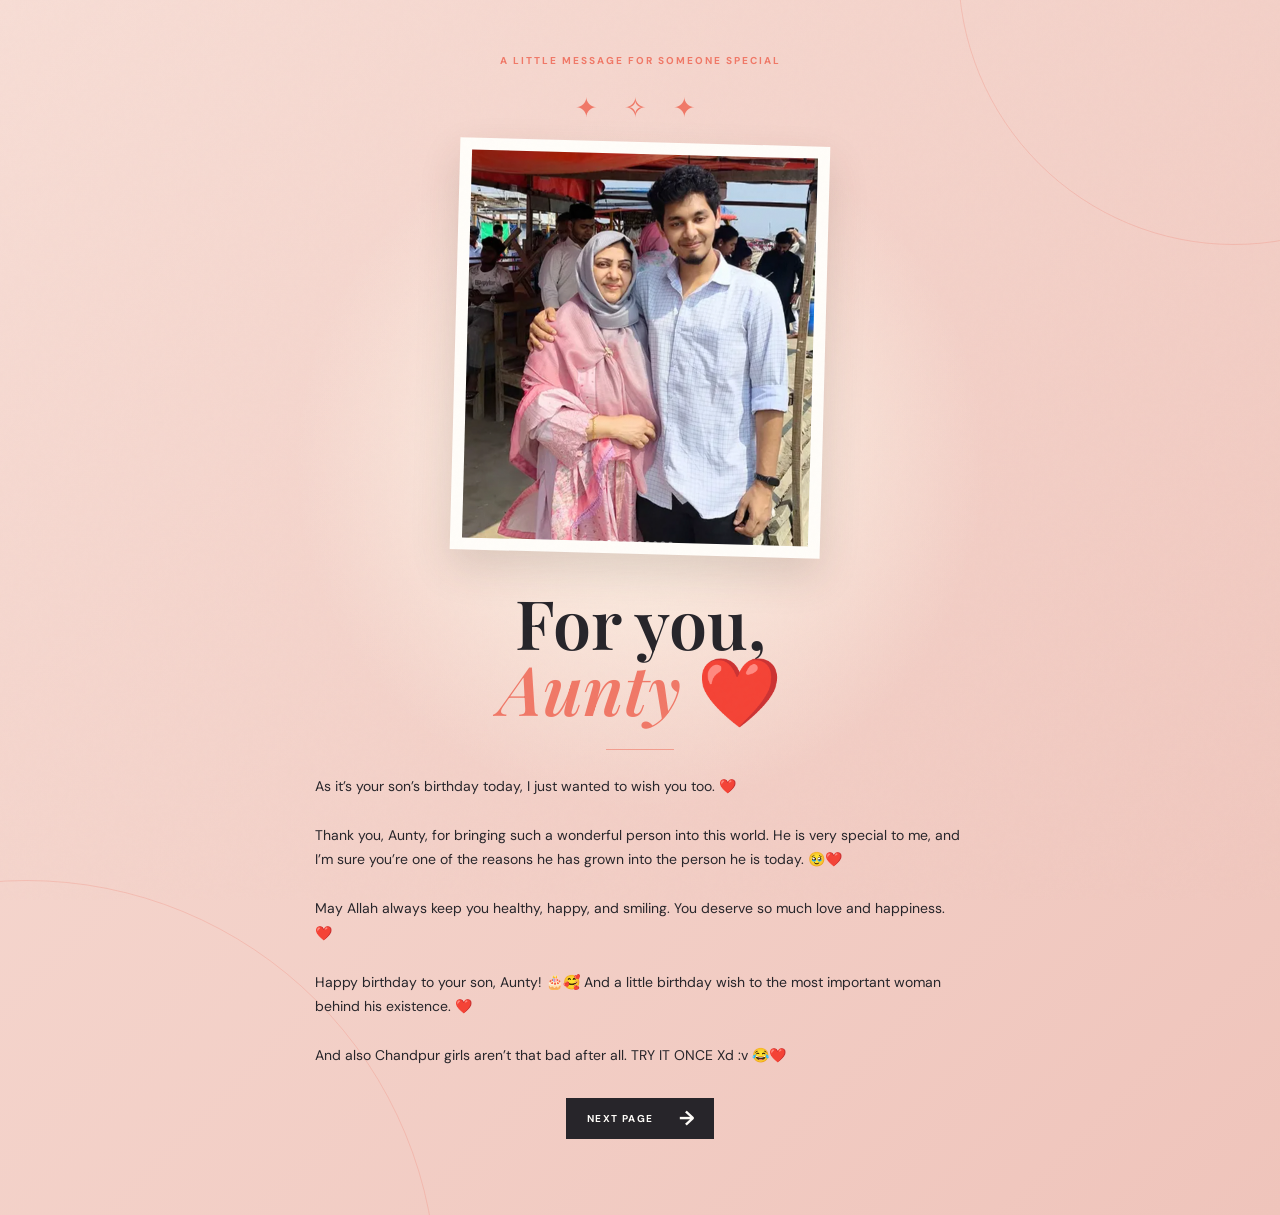
==== aunty-message.html @ c4902b92 "Add Aunty birthday message page" ====
<!doctype html>
<html lang="en">
<head>
  <meta charset="UTF-8" />
  <meta name="viewport" content="width=device-width, initial-scale=1.0" />
  <meta name="theme-color" content="#f7ddd5" />
  <title>A Little Message For Aunty | Zareef</title>
  <link rel="preconnect" href="https://fonts.googleapis.com" />
  <link rel="preconnect" href="https://fonts.gstatic.com" crossorigin />
  <link href="https://fonts.googleapis.com/css2?family=DM+Sans:wght@400;500;700&family=Playfair+Display:ital,wght@0,600;0,700;1,600;1,700&display=swap" rel="stylesheet" />
  <link rel="stylesheet" href="styles.css" />
</head>
<body class="aunty-page">
  <div class="page-noise" aria-hidden="true"></div>
  <main class="aunty-shell">
    <section class="aunty-content" aria-labelledby="aunty-title">
      <p class="aunty-eyebrow">A little message for someone special</p>
      <div class="aunty-stars" aria-hidden="true">✦ ✧ ✦</div>
      <div class="aunty-frame">
        <img src="Sharika_photo.png" alt="Sharika smiling" />
      </div>
      <h1 id="aunty-title">For you,<br /><em>Aunty</em> ❤️</h1>
      <div class="aunty-rule"></div>
      <p class="aunty-copy">As it’s your son’s birthday today, I just wanted to wish you too. ❤️

Thank you, Aunty, for bringing such a wonderful person into this world. He is very special to me, and I’m sure you’re one of the reasons he has grown into the person he is today. 🥹❤️

May Allah always keep you healthy, happy, and smiling. You deserve so much love and happiness. ❤️

Happy birthday to your son, Aunty! 🎂🥰 And a little birthday wish to the most important woman behind his existence. ❤️

And also Chandpur girls aren’t that bad after all. TRY IT ONCE Xd :v 😂❤️</p>
      <a class="more-button aunty-next" href="proposal.html">NEXT PAGE <span>→</span></a>
    </section>
  </main>
</body>
</html>
---- styles.css ----
@import url('https://fonts.googleapis.com/css2?family=DM+Sans:wght@400;500;600;700&family=Playfair+Display:ital,wght@0,600;0,700;1,600;1,700&display=swap');

:root { --ink: #27252a; --coral: #f07867; --cream: #fff7f1; --paper: #fffdf9; --yellow: #f7d971; --blue: #cce4ec; --pink: #f5d1d7; --line: rgba(39,37,42,.16); }
* { box-sizing: border-box; }
html { scroll-behavior: smooth; }
body { margin: 0; color: var(--ink); background: var(--cream); font-family: 'DM Sans', sans-serif; }
button, a { font: inherit; }
button { cursor: pointer; }
.page-noise { position: fixed; inset: 0; pointer-events: none; opacity: .035; z-index: 10; background-image: url("data:image/svg+xml,%3Csvg viewBox='0 0 180 180' xmlns='http://www.w3.org/2000/svg'%3E%3Cfilter id='n'%3E%3CfeTurbulence type='fractalNoise' baseFrequency='.9' numOctaves='3' stitchTiles='stitch'/%3E%3C/filter%3E%3Crect width='100%25' height='100%25' filter='url(%23n)' opacity='.5'/%3E%3C/svg%3E"); }
.welcome-page { min-height: 100vh; background: #f7ddd5; }
.welcome-shell { min-height: 100vh; position: relative; overflow: hidden; padding: 28px 6vw 30px; background: radial-gradient(circle at 50% 42%, rgba(255,248,235,.7), transparent 34%), linear-gradient(135deg, #f7ddd5 0%, #f4d4cc 58%, #eebdb2 100%); }
.welcome-shell::before, .welcome-shell::after { content: ''; position: absolute; border: 1px solid rgba(240,120,103,.25); border-radius: 50%; pointer-events: none; }
.welcome-shell::before { width: 58vw; height: 58vw; max-width: 760px; max-height: 760px; left: -25vw; bottom: -30vw; }
.welcome-shell::after { width: 38vw; height: 38vw; max-width: 480px; max-height: 480px; right: -14vw; top: -16vw; }
.welcome-content { position: relative; z-index: 1; width: min(680px, 100%); margin: 76px auto 0; text-align: center; }
.welcome-eyebrow { text-transform: uppercase; letter-spacing: .2em; font-size: 10px; font-weight: 700; color: var(--coral); }
.full-flight-path { position: absolute; z-index: 0; inset: 0; pointer-events: none; opacity: .72; }.full-flight-path svg { width: 100%; height: 100%; overflow: visible; }.flight-curve { fill: none; stroke: var(--coral); stroke-width: 2; stroke-dasharray: 7 10; opacity: .48; }.flight-plane { position: absolute; left: 0; top: 0; color: var(--coral); font-size: 28px; transform-origin: center; animation: fly-curved-route 9s ease-in-out infinite; }.flight-city { position: absolute; color: var(--ink); text-transform: uppercase; letter-spacing: .16em; font-size: 10px; font-weight: 700; }.flight-dhaka { left: 8%; bottom: 17%; }.flight-ottawa { right: 8%; top: 25%; color: var(--coral); }@keyframes fly-curved-route { 0% { left: 8%; top: 76%; transform: rotate(-34deg); } 20% { left: 20%; top: 51%; transform: rotate(28deg); } 42% { left: 38%; top: 62%; transform: rotate(-25deg); } 64% { left: 55%; top: 40%; transform: rotate(-35deg); } 82% { left: 73%; top: 20%; transform: rotate(18deg); } 100% { left: 88%; top: 24%; transform: rotate(8deg); } }
.welcome-stars { color: var(--coral); font-size: 28px; letter-spacing: .35em; margin: 35px 0 20px; }.welcome-stars span { font-size: 18px; vertical-align: 5px; }
.welcome-greeting { margin: 0; font-family: 'Playfair Display', serif; font-size: clamp(28px, 4.4vw, 48px); font-style: italic; }
.welcome-content h1 { margin: 7px 0 0; font-size: clamp(64px, 10vw, 126px); line-height: .82; }.welcome-content h1 em { color: var(--coral); }
.welcome-subtitle { margin: 27px 0 0; font-family: 'Playfair Display', serif; font-size: 17px; letter-spacing: .03em; }
.welcome-rule { width: 66px; height: 1px; margin: 27px auto 23px; background: var(--coral); opacity: .55; }
.welcome-copy { font-size: 14px; line-height: 1.6; margin: 12px 0; opacity: .76; }.welcome-copy strong { font-family: 'Playfair Display', serif; font-size: 19px; color: var(--ink); }
.welcome-question { margin: 23px 0 20px; font-family: 'Playfair Display', serif; font-size: 22px; }
.lets-go { position: relative; z-index: 3; display: inline-flex; align-items: center; gap: 30px; padding: 16px 21px 16px 24px; color: var(--ink); text-decoration: none; border: 1px solid var(--ink); font-size: 10px; font-weight: 700; letter-spacing: .18em; transition: background .25s, color .25s, transform .25s; }.lets-go span { font-size: 22px; line-height: 10px; }.lets-go:hover, .lets-go:focus-visible { color: var(--paper); background: var(--ink); transform: translateY(-3px); outline: none; }
.welcome-footer { position: absolute; z-index: 1; left: 6vw; right: 6vw; bottom: 28px; display: flex; justify-content: space-between; text-transform: uppercase; letter-spacing: .14em; font-size: 9px; font-weight: 700; opacity: .55; pointer-events: none; }.welcome-footer span { color: var(--coral); font-size: 18px; }
.birthday-message-page { min-height: 100vh; background: #f5d9d1; }
.birthday-message-shell { min-height: 100vh; position: relative; display: grid; place-items: center; align-content: center; overflow: hidden; padding: 60px 7vw; text-align: center; background: radial-gradient(circle at 50% 46%, rgba(255,248,235,.9), transparent 34%), linear-gradient(135deg, #f7ddd5, #efc4bb); }
.birthday-message-shell::before, .birthday-message-shell::after { content: ''; position: absolute; border: 1px solid rgba(240,120,103,.25); border-radius: 50%; pointer-events: none; }.birthday-message-shell::before { width: 65vw; height: 65vw; left: -27vw; bottom: -38vw; }.birthday-message-shell::after { width: 44vw; height: 44vw; right: -18vw; top: -24vw; }
.message-eyebrow { position: relative; z-index: 1; text-transform: uppercase; letter-spacing: .2em; color: var(--coral); font-size: 10px; font-weight: 700; }.message-stars { position: relative; z-index: 1; margin: 0 0 18px; color: var(--coral); font-size: 27px; letter-spacing: .35em; }
.birthday-message-shell h1 { position: relative; z-index: 1; margin: 0; font-size: clamp(65px, 12vw, 150px); line-height: .82; }.birthday-message-shell h1 em { color: var(--coral); }.message-name { position: relative; z-index: 1; margin: 22px 0 0; font-family: 'Playfair Display', serif; font-size: clamp(28px, 4.5vw, 54px); font-style: italic; }.message-name span { font-style: normal; font-size: .65em; }
.message-rule { position: relative; z-index: 1; width: 70px; height: 1px; margin: 29px auto 22px; background: var(--coral); opacity: .6; }.message-copy, .message-signoff { position: relative; z-index: 1; line-height: 1.7; font-size: 14px; opacity: .72; }.message-signoff { margin-top: 24px; font-family: 'Playfair Display', serif; font-size: 17px; }.message-signoff em { color: var(--coral); }.message-letters-button { position: relative; z-index: 1; display: inline-flex; align-items: center; gap: 28px; margin-top: 27px; padding: 15px 18px 15px 21px; color: var(--paper); background: var(--ink); text-decoration: none; text-transform: uppercase; letter-spacing: .14em; font-size: 10px; font-weight: 700; transition: transform .25s, background .25s; }.message-letters-button span { font-size: 20px; line-height: 10px; }.message-letters-button:hover, .message-letters-button:focus-visible { background: var(--coral); transform: translateY(-3px); outline: none; }.message-back { position: relative; z-index: 1; display: block; width: fit-content; margin: 25px auto 0; color: var(--ink); text-decoration: none; text-transform: uppercase; letter-spacing: .14em; font-size: 9px; font-weight: 700; border-bottom: 1px solid currentColor; padding-bottom: 6px; }
.message-ready-button { position: relative; z-index: 1; display: inline-flex; align-items: center; gap: 28px; margin-top: 28px; padding: 15px 18px 15px 21px; color: var(--paper); background: var(--ink); text-decoration: none; text-transform: uppercase; letter-spacing: .14em; font-size: 10px; font-weight: 700; transition: transform .25s, background .25s; }.message-ready-button span { font-size: 20px; line-height: 10px; }.message-ready-button:hover, .message-ready-button:focus-visible { background: var(--coral); transform: translateY(-3px); outline: none; }
.message-photo-button { position: relative; z-index: 1; display: inline-flex; align-items: center; gap: 24px; margin-top: 12px; padding: 13px 17px 13px 20px; color: var(--ink); background: var(--yellow); text-decoration: none; text-transform: uppercase; letter-spacing: .13em; font-size: 9px; font-weight: 700; transition: transform .25s, background .25s; }.message-photo-button span { font-size: 18px; line-height: 9px; }.message-photo-button:hover, .message-photo-button:focus-visible { background: var(--coral); transform: translateY(-3px); outline: none; }
.letters-photo-button { position: relative; z-index: 1; display: flex; width: fit-content; align-items: center; gap: 24px; margin: 38px auto 0; padding: 13px 17px 13px 20px; color: var(--ink); background: var(--yellow); text-decoration: none; text-transform: uppercase; letter-spacing: .13em; font-size: 9px; font-weight: 700; transition: transform .25s, background .25s; }.letters-photo-button span { font-size: 18px; line-height: 9px; }.letters-photo-button:hover, .letters-photo-button:focus-visible { background: var(--coral); transform: translateY(-3px); outline: none; }
.message-confetti { position: absolute; inset: 0; overflow: hidden; pointer-events: none; }.message-confetti i { position: absolute; top: -20px; width: 9px; height: 18px; background: var(--coral); animation: message-fall 4s linear infinite; }.message-confetti i:nth-child(2n) { background: var(--yellow); width: 7px; height: 13px; animation-delay: -1.2s; }.message-confetti i:nth-child(3n) { background: var(--blue); border-radius: 50%; animation-delay: -2.3s; }.message-confetti i:nth-child(1) { left: 9%; }.message-confetti i:nth-child(2) { left: 19%; }.message-confetti i:nth-child(3) { left: 31%; }.message-confetti i:nth-child(4) { left: 43%; }.message-confetti i:nth-child(5) { left: 55%; }.message-confetti i:nth-child(6) { left: 66%; }.message-confetti i:nth-child(7) { left: 76%; }.message-confetti i:nth-child(8) { left: 87%; }.message-confetti i:nth-child(9) { left: 95%; }.message-confetti i:nth-child(10) { left: 25%; }.message-confetti i:nth-child(11) { left: 72%; }.message-confetti i:nth-child(12) { left: 4%; }
.childhood-page { min-height: 100vh; background: #f7ddd5; }.childhood-shell { min-height: 100vh; position: relative; overflow: hidden; padding: 30px 7vw 70px; background: radial-gradient(circle at 50% 45%, rgba(255,248,235,.9), transparent 35%), linear-gradient(135deg, #f7ddd5, #efc4bb); }.childhood-shell::before, .childhood-shell::after { content: ''; position: absolute; border: 1px solid rgba(240,120,103,.25); border-radius: 50%; pointer-events: none; }.childhood-shell::before { width: 62vw; height: 62vw; left: -29vw; bottom: -35vw; }.childhood-shell::after { width: 42vw; height: 42vw; right: -17vw; top: -23vw; }.childhood-back { position: relative; z-index: 2; color: var(--ink); text-decoration: none; text-transform: uppercase; letter-spacing: .13em; font-size: 9px; font-weight: 700; opacity: .62; }.childhood-content { position: relative; z-index: 1; max-width: 850px; margin: 50px auto 0; text-align: center; }.childhood-eyebrow { color: var(--coral); text-transform: uppercase; letter-spacing: .18em; font-size: 10px; font-weight: 700; }.childhood-frame { width: min(650px, 100%); margin: 28px auto 0; padding: 14px; background: #fffdf9; box-shadow: 0 18px 40px rgba(72,47,39,.15); transform: rotate(-1.5deg); }.childhood-frame img { display: block; width: 100%; aspect-ratio: 1.2; object-fit: cover; object-position: center; background: #eaded5; }.childhood-stars { margin: 28px 0 17px; color: var(--coral); font-size: 26px; letter-spacing: .35em; }.childhood-content h1 { margin: 0; font-size: clamp(37px, 6vw, 70px); line-height: .98; }.childhood-content h1 em { color: var(--coral); }.childhood-heart { margin-top: 20px; font-family: 'Playfair Display', serif; font-size: 18px; font-style: italic; }
.more-button { display: inline-flex; align-items: center; gap: 25px; margin-top: 28px; padding: 14px 18px 14px 21px; color: var(--paper); background: var(--ink); text-decoration: none; text-transform: uppercase; letter-spacing: .14em; font-size: 10px; font-weight: 700; transition: transform .25s, background .25s; }.more-button span { font-size: 20px; line-height: 9px; }.more-button:hover, .more-button:focus-visible { background: var(--coral); transform: translateY(-3px); outline: none; }
.proposal-page { min-height: 100vh; background: #f7ddd5; }.proposal-shell { min-height: 100vh; position: relative; display: grid; place-items: center; align-content: center; overflow: hidden; padding: 50px 7vw; text-align: center; background: radial-gradient(circle at 50% 46%, rgba(255,248,235,.92), transparent 34%), linear-gradient(135deg, #f7ddd5, #efc4bb); }.proposal-shell::before, .proposal-shell::after { content: ''; position: absolute; border: 1px solid rgba(240,120,103,.25); border-radius: 50%; pointer-events: none; }.proposal-shell::before { width: 70vw; height: 70vw; left: -31vw; bottom: -40vw; }.proposal-shell::after { width: 44vw; height: 44vw; right: -18vw; top: -25vw; }.proposal-sparkles { position: relative; z-index: 1; color: var(--coral); font-size: 31px; letter-spacing: .4em; margin-bottom: 25px; }.proposal-eyebrow { position: relative; z-index: 1; color: var(--coral); text-transform: uppercase; letter-spacing: .2em; font-size: 10px; font-weight: 700; }.proposal-shell h1 { position: relative; z-index: 1; margin: 21px 0 0; font-size: clamp(48px, 8vw, 105px); line-height: .94; }.proposal-shell h1 em { color: var(--coral); }.proposal-question { position: relative; z-index: 1; margin: 25px 0 0; font-family: 'Playfair Display', serif; font-size: clamp(25px, 4vw, 45px); font-style: italic; }.proposal-heart { position: relative; z-index: 1; margin: 25px auto 20px; color: var(--coral); font-size: 60px; line-height: 1; animation: heartbeat 1.5s ease-in-out infinite; }.proposal-options { position: relative; z-index: 1; display: flex; justify-content: center; gap: 13px; margin-top: 23px; }.proposal-choice { min-width: 112px; border: 1px solid var(--ink); padding: 13px 18px; color: var(--ink); background: transparent; text-transform: uppercase; letter-spacing: .15em; font-size: 10px; font-weight: 700; transition: transform .25s, background .25s, color .25s; }.proposal-choice span { margin-left: 8px; font-size: 17px; }.proposal-choice:hover, .proposal-choice:focus-visible { color: var(--paper); background: var(--ink); transform: translateY(-3px); outline: none; }.proposal-yes:hover, .proposal-yes:focus-visible { background: var(--coral); border-color: var(--coral); }.proposal-response { position: relative; z-index: 1; min-height: 25px; margin: 21px 0 0; color: var(--coral); font-family: 'Playfair Display', serif; font-size: 19px; font-style: italic; }@keyframes heartbeat { 50% { transform: scale(1.12); } }
.celebration-page { min-height: 100vh; background: #f7ddd5; }.celebration-shell { min-height: 100vh; position: relative; display: grid; place-items: center; overflow: hidden; padding: 50px 7vw; text-align: center; background: radial-gradient(circle at 50% 44%, rgba(255,248,235,.94), transparent 37%), linear-gradient(135deg, #f7ddd5, #efc4bb); }.celebration-shell::before { content: ''; position: absolute; top: 80px; left: 7%; right: 7%; height: 70px; border-top: 3px solid var(--ink); border-radius: 50%; opacity: .8; }.celebration-content { position: relative; z-index: 2; }.celebration-eyebrow { color: var(--coral); text-transform: uppercase; letter-spacing: .2em; font-size: 10px; font-weight: 700; }.celebration-content h1 { margin: 20px 0 0; font-size: clamp(64px, 12vw, 150px); line-height: .82; }.celebration-content h1 em { color: var(--coral); }.celebration-message { display: inline-block; margin: 28px 0 0; padding: 19px 25px; background: #fffdf9; box-shadow: 8px 8px 0 rgba(240,120,103,.22); font-family: 'Playfair Display', serif; font-size: clamp(20px, 3vw, 32px); transform: rotate(-2deg); }.celebration-note { font-family: 'Playfair Display', serif; font-size: 17px; font-style: italic; }.balloon { position: absolute; z-index: 1; width: 62px; height: 76px; border-radius: 50% 50% 46% 46%; animation: balloon-float 3.4s ease-in-out infinite; }.balloon::after { content: ''; position: absolute; top: 73px; left: 50%; width: 1px; height: 160px; background: var(--ink); transform: rotate(4deg); opacity: .35; }.balloon::before { content: ''; position: absolute; bottom: -6px; left: 50%; border: 5px solid transparent; border-top-color: currentColor; transform: translateX(-50%); }.balloon-one { left: 9%; top: 27%; background: var(--coral); color: var(--coral); }.balloon-two { right: 10%; top: 25%; background: var(--yellow); color: var(--yellow); animation-delay: -.8s; }.balloon-three { left: 19%; bottom: 11%; background: var(--blue); color: var(--blue); animation-delay: -1.5s; }.balloon-four { right: 20%; bottom: 9%; background: var(--pink); color: var(--pink); animation-delay: -2.1s; }.festoon { position: absolute; z-index: 1; top: 78px; width: 16px; height: 24px; background: var(--yellow); clip-path: polygon(0 0, 100% 0, 50% 100%); }.festoon-one { left: 20%; }.festoon-two { left: 30%; background: var(--coral); }.festoon-three { left: 40%; background: var(--blue); }.festoon-four { left: 50%; background: var(--pink); }.festoon-five { left: 60%; background: var(--coral); }.festoon-six { left: 70%; background: var(--yellow); }@keyframes balloon-float { 50% { transform: translateY(-13px) rotate(3deg); } }
.bubu-gif-frame { width: min(180px, 42vw); margin: 25px auto 9px; padding: 7px; background: #fffdf9; box-shadow: 5px 5px 0 rgba(240,120,103,.2); transform: rotate(2deg); }.bubu-gif-frame img { display: block; width: 100%; height: auto; }
.cartoon-scene { position: absolute; z-index: 3; left: 50%; bottom: 7%; width: min(440px, 68vw); height: 190px; transform: translateX(-50%); pointer-events: none; }.cartoon-character { position: absolute; bottom: 0; width: 72px; height: 150px; }.cartoon-boy { right: 13%; }.cartoon-girl { left: 0; animation: girl-run-and-hug 4.2s cubic-bezier(.7,0,.25,1) infinite; }.cartoon-head { position: absolute; z-index: 3; top: 0; left: 18px; width: 48px; height: 52px; border-radius: 47% 47% 45% 45%; background: #f2b38c; border: 2px solid var(--ink); }.cartoon-head::before, .cartoon-head::after { content: ''; position: absolute; top: 26px; width: 5px; height: 7px; border-radius: 50%; background: var(--ink); }.cartoon-head::before { left: 14px; }.cartoon-head::after { right: 14px; }.cartoon-hair { position: absolute; z-index: 4; top: -7px; left: 14px; width: 56px; height: 25px; border-radius: 55% 55% 25% 25%; background: #45322d; transform: rotate(-5deg); }.cartoon-boy .cartoon-hair { background: #342b2a; }.cartoon-body { position: absolute; top: 52px; left: 12px; width: 60px; height: 59px; border-radius: 20px 20px 10px 10px; background: var(--blue); border: 2px solid var(--ink); }.cartoon-boy .cartoon-body { background: var(--coral); }.cartoon-arm, .cartoon-leg { position: absolute; z-index: 2; width: 12px; border: 2px solid var(--ink); border-radius: 10px; transform-origin: top center; }.cartoon-arm { top: 58px; height: 58px; background: #f2b38c; }.arm-boy-left { left: 8px; transform: rotate(28deg); }.arm-boy-right { right: 5px; transform: rotate(-35deg); }.arm-girl-left { left: 5px; transform: rotate(32deg); }.arm-girl-right { right: 5px; transform: rotate(-38deg); }.cartoon-leg { top: 105px; height: 48px; background: #f2b38c; }.leg-boy-left { left: 22px; transform: rotate(8deg); }.leg-boy-right { right: 21px; transform: rotate(-8deg); }.leg-girl-left { left: 22px; transform: rotate(8deg); }.leg-girl-right { right: 21px; transform: rotate(-8deg); }.hug-heart { position: absolute; z-index: 5; left: 58%; top: 8px; color: var(--coral); font-size: 30px; opacity: 0; animation: hug-heart-pop 4.2s ease-in-out infinite; }@keyframes girl-run-and-hug { 0%, 24% { left: 0; transform: scale(.92); } 43%, 78% { left: 45%; transform: scale(1); } 100% { left: 45%; transform: scale(1); } }@keyframes hug-heart-pop { 0%, 42% { opacity: 0; transform: translateY(8px) scale(.5); } 52%, 82% { opacity: 1; transform: translateY(-7px) scale(1); } 100% { opacity: 0; transform: translateY(-20px) scale(.8); } }
@keyframes message-fall { 0% { transform: translateY(-20px) rotate(0); } 100% { transform: translateY(110vh) rotate(540deg); } }
.hero { min-height: 760px; position: relative; overflow: hidden; background: #f5d9d1; padding: 28px 6vw; }
.letters-page { min-height: 100vh; background: var(--cream); }.letters-shell { max-width: 1260px; margin: auto; padding: 32px 7vw 90px; }.letters-back { color: var(--ink); text-decoration: none; text-transform: uppercase; letter-spacing: .13em; font-size: 9px; font-weight: 700; opacity: .62; }.letters-header { max-width: 680px; margin: 75px auto 58px; text-align: center; }.letters-eyebrow { color: var(--coral); text-transform: uppercase; letter-spacing: .18em; font-size: 10px; font-weight: 700; }.letters-sparkles { color: var(--coral); font-size: 26px; letter-spacing: .35em; margin: 25px 0 16px; }.letters-header h1 { margin: 0; font-size: clamp(56px, 8vw, 100px); }.letters-header h1 em { color: var(--coral); }.letters-header > p:last-child { line-height: 1.7; font-size: 14px; opacity: .68; }.envelope-grid { display: grid; grid-template-columns: repeat(6, 1fr); gap: 17px; }.envelope-card { min-height: 285px; grid-column: span 2; position: relative; overflow: hidden; border: 0; color: var(--ink); text-align: left; padding: 22px; isolation: isolate; transition: transform .3s ease, box-shadow .3s ease; }.envelope-card:nth-child(4), .envelope-card:nth-child(5) { grid-column: span 3; min-height: 255px; }.envelope-card::before { content: ''; position: absolute; z-index: -1; left: -10%; right: -10%; bottom: -37%; height: 78%; border-top: 1px solid rgba(39,37,42,.18); background: rgba(255,255,255,.18); transform: rotate(0deg) skewY(-18deg); }.envelope-card::after { content: ''; position: absolute; z-index: -1; left: -8%; right: -8%; top: 20%; height: 1px; background: rgba(39,37,42,.15); transform: rotate(24deg); }.envelope-card:hover, .envelope-card:focus-visible { transform: translateY(-8px) rotate(-1deg); box-shadow: 0 18px 30px rgba(72,47,39,.15); outline: none; }.envelope-coral { background: #f08b78; }.envelope-cream { background: #f7e8b1; }.envelope-blue { background: #c4dfe7; }.envelope-yellow { background: #f5d578; }.envelope-pink { background: #efcbd1; }.envelope-number { font-size: 10px; letter-spacing: .1em; font-weight: 700; opacity: .6; }.envelope-flap { position: absolute; top: 15px; right: 21px; font-family: 'Playfair Display', serif; font-size: 41px; }.envelope-label { position: absolute; left: 22px; bottom: 64px; font-family: 'Playfair Display', serif; font-size: 28px; line-height: .98; }.envelope-action { position: absolute; left: 22px; bottom: 23px; text-transform: uppercase; letter-spacing: .14em; font-size: 9px; font-weight: 700; opacity: .62; }.envelope-action::first-letter { color: var(--coral); }
.topbar { display: flex; justify-content: space-between; align-items: center; position: relative; z-index: 2; text-transform: uppercase; letter-spacing: .14em; font-size: 10px; font-weight: 700; }
.brand { display: flex; gap: 10px; align-items: center; color: inherit; text-decoration: none; }
.brand-mark { display: grid; place-items: center; width: 28px; height: 28px; border: 1px solid var(--ink); border-radius: 50%; font-size: 18px; font-weight: 400; }
.date-stamp { opacity: .65; }
.hero-content { position: relative; z-index: 1; max-width: 720px; margin: 154px auto 0; text-align: center; }
.eyebrow, .small-label, .section-kicker, .modal-label { text-transform: uppercase; letter-spacing: .18em; font-size: 10px; font-weight: 700; }
.eyebrow { display: flex; justify-content: center; align-items: center; gap: 12px; }
.eyebrow span { width: 34px; height: 1px; background: currentColor; opacity: .5; }
h1, h2 { margin: 20px 0; font-family: 'Playfair Display', serif; font-weight: 600; line-height: .98; letter-spacing: 0; }
h1 { font-size: clamp(62px, 9vw, 130px); }
h1 em, h2 em { color: var(--coral); font-weight: 600; }
.cake-emoji { display: inline-block; font-size: .5em; transform: translateY(-.55em) rotate(8deg); }
.hero-copy { line-height: 1.7; opacity: .75; font-size: 14px; }
.scroll-cue { position: absolute; top: 430px; left: 50%; transform: translateX(-50%); display: flex; align-items: center; gap: 12px; color: inherit; text-decoration: none; text-transform: uppercase; letter-spacing: .14em; font-size: 9px; font-weight: 700; white-space: nowrap; }
.scroll-line { display: block; width: 42px; height: 1px; background: var(--ink); }
.hero-sun { position: absolute; width: 56vw; height: 56vw; max-width: 720px; max-height: 720px; border-radius: 50%; background: #f0aa98; opacity: .42; bottom: -390px; left: 50%; transform: translateX(-50%); }
.hero-sparkle { position: absolute; color: var(--coral); font-size: 36px; }.sparkle-one { top: 38%; left: 14%; }.sparkle-two { top: 24%; right: 12%; font-size: 27px; }
.wish-section, .letters-section { padding: 112px 9vw 126px; max-width: 1400px; margin: auto; }
.section-kicker { color: var(--coral); border-top: 1px solid var(--line); padding-top: 14px; }
.wish-layout { display: grid; grid-template-columns: .8fr 1.2fr; gap: 8vw; align-items: center; margin-top: 82px; }
.section-intro h2, .letters-heading h2 { font-size: clamp(45px, 5vw, 76px); }
.instruction { max-width: 250px; margin-top: 35px; line-height: 1.7; font-size: 13px; opacity: .67; }
.candle-instruction-highlight { max-width: 330px; padding: 15px 16px; color: var(--ink); background: #f7d971; border-left: 4px solid var(--coral); box-shadow: 7px 7px 0 rgba(240,120,103,.18); font-size: 12px; font-weight: 700; line-height: 1.35; letter-spacing: .08em; opacity: 1; }.instruction-icon { color: var(--coral); margin: 0 4px; }
.wish-progress { width: 180px; height: 3px; margin-top: 42px; background: #eadcd4; overflow: hidden; }.wish-progress span { display: block; height: 100%; width: 100%; background: var(--coral); transition: width .45s ease; }
.progress-text { font-size: 10px; text-transform: uppercase; letter-spacing: .12em; font-weight: 700; opacity: .55; }
.cake-stage { min-height: 430px; display: grid; place-items: center; align-content: center; position: relative; }
.cake-glow { position: absolute; width: 380px; height: 380px; border-radius: 50%; background: #f9e9b3; opacity: .55; }
.cake { position: relative; z-index: 1; width: min(430px, 78vw); padding-top: 90px; filter: drop-shadow(0 17px 8px rgba(126,73,54,.12)); }
.candles { position: absolute; z-index: 3; top: 0; left: 50%; width: 77%; transform: translateX(-50%); display: flex; justify-content: space-around; align-items: end; }
.candle { border: 0; background: transparent; width: 40px; height: 120px; position: relative; padding: 0; }.candle-body { position: absolute; bottom: 0; left: 13px; width: 15px; height: 64px; border-radius: 4px 4px 1px 1px; background: repeating-linear-gradient(135deg, #f07867 0 5px, #ffe0be 5px 10px); box-shadow: inset -3px 0 rgba(125,55,48,.1); }.wick { position: absolute; bottom: 64px; left: 20px; width: 2px; height: 14px; background: #59423c; }.flame { position: absolute; bottom: 75px; left: 13px; width: 16px; height: 26px; border-radius: 70% 40% 65% 45%; background: #f3a638; box-shadow: 0 0 20px 7px rgba(247,185,59,.44); transform: rotate(8deg); animation: flicker .7s ease-in-out infinite alternate; }.candle:nth-child(even) .flame { animation-delay: -.3s; }.candle.off .flame { opacity: 0; transform: translateY(12px) scale(.5); }.candle.off .candle-body { filter: saturate(.3); opacity: .7; }
@keyframes flicker { from { transform: rotate(-7deg) scale(.9); } to { transform: rotate(8deg) scale(1.1); } }
.frosting-top { position: absolute; z-index: 2; left: 7%; right: 7%; top: 82px; height: 45px; background: #fff1df; border-radius: 30px 30px 20px 20px; }.cake-top { position: relative; z-index: 1; height: 75px; margin: 0 5%; border-radius: 45% 45% 12% 12%; background: #e99a7f; }.cake-body { height: 115px; margin: -12px 8% 0; background: #edaa87; border-radius: 14px 14px 28px 28px; display: flex; justify-content: space-evenly; overflow: hidden; }.cake-body span { width: 8px; height: 100%; background: #dd876f; opacity: .8; }.cake-base { height: 22px; margin: -3px 5% 0; border-radius: 50%; background: #cf7663; }.cake-note { position: relative; z-index: 2; margin-top: 35px; font-family: 'Playfair Display', serif; font-style: italic; font-size: 15px; opacity: .6; }
.birthday-reveal { position: absolute; inset: 20px; z-index: 4; display: grid; place-items: center; align-content: center; gap: 12px; text-align: center; background: rgba(255,247,241,.92); opacity: 0; pointer-events: none; transform: scale(.92); transition: .6s ease; }.birthday-reveal.show { opacity: 1; pointer-events: auto; transform: scale(1); }.birthday-reveal strong { font-family: 'Playfair Display', serif; font-size: clamp(27px, 4vw, 48px); line-height: 1.05; }.birthday-reveal em { color: var(--coral); }.reveal-stars { color: var(--coral); letter-spacing: .7em; }
.reveal-message-button { display: inline-flex; align-items: center; gap: 20px; margin-top: 8px; padding: 13px 16px 13px 18px; color: var(--paper); background: var(--ink); text-decoration: none; text-transform: uppercase; letter-spacing: .13em; font-size: 9px; font-weight: 700; }.reveal-message-button span { font-size: 18px; line-height: 9px; }
.letters-section { padding-top: 35px; }.letters-heading { display: flex; justify-content: space-between; align-items: end; margin: 70px 0 48px; }.letters-heading h2 { margin-bottom: 0; }.letters-intro { line-height: 1.7; font-size: 13px; opacity: .65; text-align: right; }.letters-grid { display: grid; grid-template-columns: repeat(6, 1fr); gap: 15px; }.letter-card { border: 0; min-height: 315px; padding: 23px; text-align: left; position: relative; overflow: hidden; color: var(--ink); transition: transform .3s ease, box-shadow .3s ease; }.letter-card:hover, .letter-card:focus-visible { transform: translateY(-8px) rotate(-1deg); box-shadow: 0 15px 26px rgba(72,47,39,.13); outline: none; }.letter-card:nth-child(1), .letter-card:nth-child(2), .letter-card:nth-child(3) { grid-column: span 2; }.letter-card:nth-child(4), .letter-card:nth-child(5) { grid-column: span 3; min-height: 270px; }.letter-coral { background: #f08b78; }.letter-cream { background: #f7e8b1; }.letter-blue { background: #c4dfe7; }.letter-yellow { background: #f5d578; }.letter-pink { background: #efcbd1; }.letter-number { font-size: 10px; font-weight: 700; letter-spacing: .1em; opacity: .6; }.letter-icon { position: absolute; top: 16px; right: 22px; font-size: 43px; font-family: 'Playfair Display', serif; font-weight: 600; }.letter-title { position: absolute; left: 23px; bottom: 62px; font-family: 'Playfair Display', serif; font-size: 28px; line-height: .98; }.letter-title em { font-weight: 600; }.open-label { position: absolute; left: 23px; bottom: 23px; text-transform: uppercase; letter-spacing: .14em; font-size: 9px; font-weight: 700; opacity: .62; }.open-label b { font-size: 16px; margin-left: 8px; }
.footer { border-top: 1px solid var(--line); margin: 0 9vw; padding: 25px 0 40px; display: flex; justify-content: space-between; text-transform: uppercase; letter-spacing: .14em; font-size: 9px; font-weight: 700; opacity: .55; }
.letter-modal { position: fixed; inset: 0; z-index: 20; display: grid; place-items: center; padding: 20px; opacity: 0; pointer-events: none; transition: opacity .3s; }.letter-modal.open { opacity: 1; pointer-events: auto; }.modal-backdrop { position: absolute; inset: 0; background: rgba(39,37,42,.52); backdrop-filter: blur(6px); }.open-letter { width: min(560px, 100%); min-height: 500px; position: relative; z-index: 1; padding: 66px 70px 62px; background: #fffdf9; box-shadow: 0 22px 70px rgba(0,0,0,.2); transform: translateY(20px) rotate(1deg); transition: transform .4s; }.letter-modal.open .open-letter { transform: translateY(0) rotate(1deg); }.close-modal { position: absolute; top: 15px; right: 18px; border: 0; background: none; font-size: 30px; font-weight: 300; color: inherit; }.modal-postmark { font-size: 9px; letter-spacing: .13em; opacity: .45; }.modal-label { color: var(--coral); margin: 58px 0 15px; }.open-letter h2 { font-size: 45px; margin: 0; max-width: 420px; }.letter-rule { height: 1px; background: var(--line); margin: 30px 0; }.open-letter #modal-message { font-family: 'Playfair Display', serif; font-size: 19px; line-height: 1.65; max-width: 420px; white-space: pre-line; }.letter-signoff { margin-top: 32px; line-height: 1.6; font-family: 'Playfair Display', serif; }.letter-signoff em { color: var(--coral); }.modal-stamp { position: absolute; right: 62px; bottom: 50px; display: grid; place-items: center; width: 52px; height: 52px; border: 1px solid var(--coral); border-radius: 50%; color: var(--coral); font-size: 24px; transform: rotate(-15deg); }
.confetti-container { position: fixed; inset: 0; z-index: 30; pointer-events: none; overflow: hidden; }.confetto { position: absolute; top: -20px; width: 9px; height: 15px; animation: fall 2.9s linear forwards; }.confetto:nth-child(3n) { border-radius: 50%; }.confetto:nth-child(2n) { width: 7px; height: 20px; transform: rotate(35deg); }@keyframes fall { to { top: 110vh; transform: translateX(var(--drift)) rotate(720deg); } }
@media (max-width: 760px) { .hero { min-height: 650px; padding: 20px 6vw; }.date-stamp { display: none; }.hero-content { margin-top: 125px; }.hero-copy { font-size: 13px; }.desktop-break { display: none; }.scroll-cue { top: 400px; }.wish-section, .letters-section { padding: 80px 7vw; }.wish-layout { grid-template-columns: 1fr; gap: 40px; margin-top: 55px; }.cake-stage { min-height: 370px; }.cake-glow { width: 300px; height: 300px; }.letters-heading { display: block; margin-top: 50px; }.letters-intro { text-align: left; margin-top: 28px; }.letters-grid { grid-template-columns: 1fr 1fr; gap: 10px; }.letter-card, .letter-card:nth-child(4), .letter-card:nth-child(5), .letter-card:nth-child(1), .letter-card:nth-child(2), .letter-card:nth-child(3) { grid-column: span 1; min-height: 260px; padding: 17px; }.letter-title { left: 17px; bottom: 53px; font-size: 22px; }.open-label { left: 17px; bottom: 17px; }.letter-icon { right: 15px; font-size: 32px; }.footer { margin: 0 7vw; flex-direction: column; gap: 12px; }.open-letter { padding: 48px 28px; min-height: 480px; }.open-letter h2 { font-size: 37px; }.modal-stamp { right: 28px; bottom: 35px; } }
@media (max-width: 760px) { .welcome-shell { padding: 20px 7vw 25px; }.welcome-content { margin-top: 72px; }.welcome-stars { margin-top: 26px; }.welcome-copy { font-size: 14px; }.welcome-copy br.desktop-break { display: none; }.welcome-footer { left: 7vw; right: 7vw; bottom: 22px; } }
@media (max-width: 760px) { .letters-shell { padding: 24px 7vw 65px; }.letters-header { margin: 58px auto 42px; }.envelope-grid { grid-template-columns: 1fr 1fr; gap: 10px; }.envelope-card, .envelope-card:nth-child(4), .envelope-card:nth-child(5) { grid-column: span 1; min-height: 235px; padding: 17px; }.envelope-label { left: 17px; bottom: 53px; font-size: 22px; }.envelope-action { left: 17px; bottom: 17px; }.envelope-flap { right: 14px; font-size: 32px; } }
@media (max-width: 390px) { .envelope-grid { grid-template-columns: 1fr; }.envelope-card, .envelope-card:nth-child(4), .envelope-card:nth-child(5) { min-height: 215px; } }
.proposal-no-moving { position: fixed; z-index: 10; margin: 0; transition: left .16s ease, top .16s ease; }
@media (max-width: 760px) { .cartoon-scene { bottom: 4%; width: 320px; transform: translateX(-50%) scale(.82); transform-origin: bottom center; } }
.proposal-yes { color: #fffdf9; background: #f07867; border-color: #f07867; box-shadow: 4px 4px 0 rgba(39,37,42,.16); }.proposal-no { color: #27252a; background: #f7d971; border-color: #e4ba45; box-shadow: 4px 4px 0 rgba(39,37,42,.16); }.proposal-yes:hover, .proposal-yes:focus-visible { color: #fffdf9; background: #d85d55; border-color: #d85d55; }.proposal-no:hover, .proposal-no:focus-visible { color: #27252a; background: #f2c44c; border-color: #d9a936; }
@media (max-width: 390px) { .letters-grid { grid-template-columns: 1fr; }.letter-card, .letter-card:nth-child(4), .letter-card:nth-child(5) { min-height: 220px; } }
.aunty-page { min-height: 100vh; background: #f7ddd5; }
.aunty-shell { min-height: 100vh; position: relative; overflow: hidden; padding: 34px 7vw 76px; background: radial-gradient(circle at 50% 38%, rgba(255,248,235,.94), transparent 35%), linear-gradient(135deg, #f7ddd5, #efc4bb); }
.aunty-shell::before, .aunty-shell::after { content: ''; position: absolute; border: 1px solid rgba(240,120,103,.25); border-radius: 50%; pointer-events: none; }.aunty-shell::before { width: 64vw; height: 64vw; left: -30vw; bottom: -38vw; }.aunty-shell::after { width: 43vw; height: 43vw; right: -18vw; top: -24vw; }
.aunty-content { position: relative; z-index: 1; width: min(760px, 100%); margin: 20px auto 0; text-align: center; }
.aunty-eyebrow { color: var(--coral); text-transform: uppercase; letter-spacing: .2em; font-size: 10px; font-weight: 700; }.aunty-stars { margin: 23px 0 17px; color: var(--coral); font-size: 27px; letter-spacing: .35em; }
.aunty-frame { width: min(370px, 78vw); margin: 0 auto; padding: 12px; background: var(--paper); box-shadow: 0 18px 40px rgba(72,47,39,.16); transform: rotate(1.5deg); }.aunty-frame img { display: block; width: 100%; aspect-ratio: 1 / 1.12; object-fit: cover; object-position: center; }
.aunty-content h1 { margin: 35px 0 0; font-size: clamp(38px, 6vw, 68px); line-height: .98; }.aunty-content h1 em { color: var(--coral); }.aunty-rule { width: 68px; height: 1px; margin: 27px auto 24px; background: var(--coral); opacity: .6; }
.aunty-copy { max-width: 650px; margin: 0 auto; text-align: left; font-size: 14px; line-height: 1.75; white-space: pre-line; }.aunty-next { margin-top: 30px; }
@media (max-width: 760px) { .aunty-shell { padding: 25px 7vw 58px; }.aunty-content { margin-top: 12px; }.aunty-copy { font-size: 13px; line-height: 1.7; }.aunty-content h1 { margin-top: 30px; } }
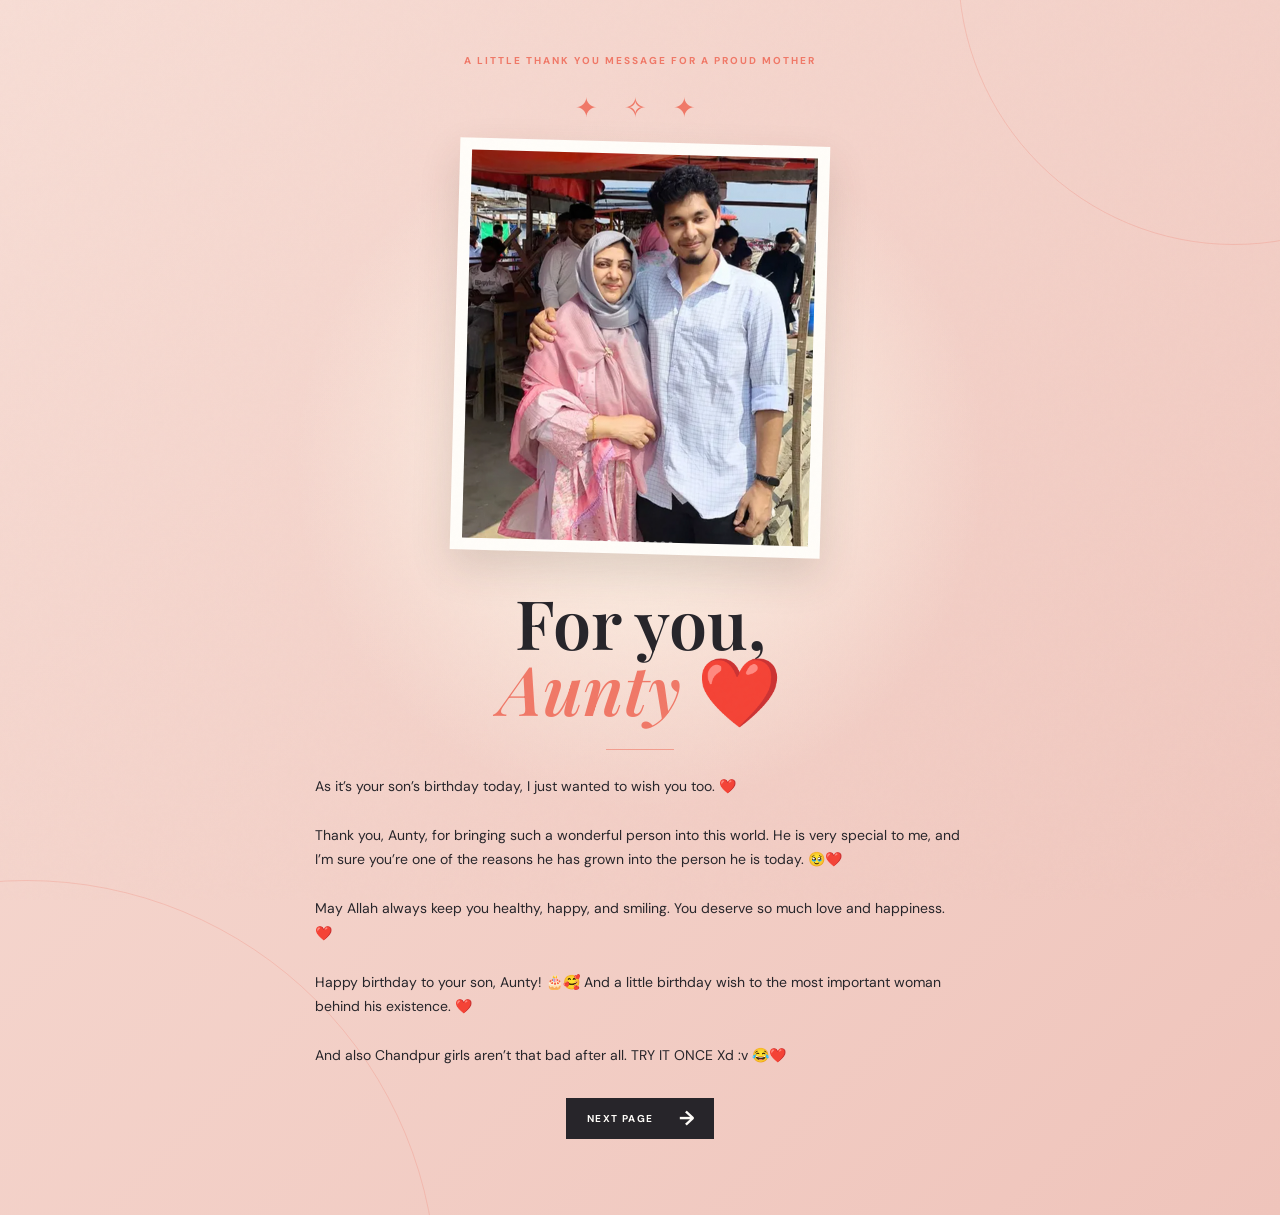
==== commit 672e94a5: "Add final birthday message page" ====
--- a/aunty-message.html
+++ b/aunty-message.html
@@ -14,7 +14,7 @@
   <div class="page-noise" aria-hidden="true"></div>
   <main class="aunty-shell">
     <section class="aunty-content" aria-labelledby="aunty-title">
-      <p class="aunty-eyebrow">A little message for someone special</p>
+      <p class="aunty-eyebrow">A little THANK YOU message for a proud mother</p>
       <div class="aunty-stars" aria-hidden="true">✦ ✧ ✦</div>
       <div class="aunty-frame">
         <img src="Sharika_photo.png" alt="Sharika smiling" />
--- a/styles.css
+++ b/styles.css
@@ -39,6 +39,26 @@
 .proposal-page { min-height: 100vh; background: #f7ddd5; }.proposal-shell { min-height: 100vh; position: relative; display: grid; place-items: center; align-content: center; overflow: hidden; padding: 50px 7vw; text-align: center; background: radial-gradient(circle at 50% 46%, rgba(255,248,235,.92), transparent 34%), linear-gradient(135deg, #f7ddd5, #efc4bb); }.proposal-shell::before, .proposal-shell::after { content: ''; position: absolute; border: 1px solid rgba(240,120,103,.25); border-radius: 50%; pointer-events: none; }.proposal-shell::before { width: 70vw; height: 70vw; left: -31vw; bottom: -40vw; }.proposal-shell::after { width: 44vw; height: 44vw; right: -18vw; top: -25vw; }.proposal-sparkles { position: relative; z-index: 1; color: var(--coral); font-size: 31px; letter-spacing: .4em; margin-bottom: 25px; }.proposal-eyebrow { position: relative; z-index: 1; color: var(--coral); text-transform: uppercase; letter-spacing: .2em; font-size: 10px; font-weight: 700; }.proposal-shell h1 { position: relative; z-index: 1; margin: 21px 0 0; font-size: clamp(48px, 8vw, 105px); line-height: .94; }.proposal-shell h1 em { color: var(--coral); }.proposal-question { position: relative; z-index: 1; margin: 25px 0 0; font-family: 'Playfair Display', serif; font-size: clamp(25px, 4vw, 45px); font-style: italic; }.proposal-heart { position: relative; z-index: 1; margin: 25px auto 20px; color: var(--coral); font-size: 60px; line-height: 1; animation: heartbeat 1.5s ease-in-out infinite; }.proposal-options { position: relative; z-index: 1; display: flex; justify-content: center; gap: 13px; margin-top: 23px; }.proposal-choice { min-width: 112px; border: 1px solid var(--ink); padding: 13px 18px; color: var(--ink); background: transparent; text-transform: uppercase; letter-spacing: .15em; font-size: 10px; font-weight: 700; transition: transform .25s, background .25s, color .25s; }.proposal-choice span { margin-left: 8px; font-size: 17px; }.proposal-choice:hover, .proposal-choice:focus-visible { color: var(--paper); background: var(--ink); transform: translateY(-3px); outline: none; }.proposal-yes:hover, .proposal-yes:focus-visible { background: var(--coral); border-color: var(--coral); }.proposal-response { position: relative; z-index: 1; min-height: 25px; margin: 21px 0 0; color: var(--coral); font-family: 'Playfair Display', serif; font-size: 19px; font-style: italic; }@keyframes heartbeat { 50% { transform: scale(1.12); } }
 .celebration-page { min-height: 100vh; background: #f7ddd5; }.celebration-shell { min-height: 100vh; position: relative; display: grid; place-items: center; overflow: hidden; padding: 50px 7vw; text-align: center; background: radial-gradient(circle at 50% 44%, rgba(255,248,235,.94), transparent 37%), linear-gradient(135deg, #f7ddd5, #efc4bb); }.celebration-shell::before { content: ''; position: absolute; top: 80px; left: 7%; right: 7%; height: 70px; border-top: 3px solid var(--ink); border-radius: 50%; opacity: .8; }.celebration-content { position: relative; z-index: 2; }.celebration-eyebrow { color: var(--coral); text-transform: uppercase; letter-spacing: .2em; font-size: 10px; font-weight: 700; }.celebration-content h1 { margin: 20px 0 0; font-size: clamp(64px, 12vw, 150px); line-height: .82; }.celebration-content h1 em { color: var(--coral); }.celebration-message { display: inline-block; margin: 28px 0 0; padding: 19px 25px; background: #fffdf9; box-shadow: 8px 8px 0 rgba(240,120,103,.22); font-family: 'Playfair Display', serif; font-size: clamp(20px, 3vw, 32px); transform: rotate(-2deg); }.celebration-note { font-family: 'Playfair Display', serif; font-size: 17px; font-style: italic; }.balloon { position: absolute; z-index: 1; width: 62px; height: 76px; border-radius: 50% 50% 46% 46%; animation: balloon-float 3.4s ease-in-out infinite; }.balloon::after { content: ''; position: absolute; top: 73px; left: 50%; width: 1px; height: 160px; background: var(--ink); transform: rotate(4deg); opacity: .35; }.balloon::before { content: ''; position: absolute; bottom: -6px; left: 50%; border: 5px solid transparent; border-top-color: currentColor; transform: translateX(-50%); }.balloon-one { left: 9%; top: 27%; background: var(--coral); color: var(--coral); }.balloon-two { right: 10%; top: 25%; background: var(--yellow); color: var(--yellow); animation-delay: -.8s; }.balloon-three { left: 19%; bottom: 11%; background: var(--blue); color: var(--blue); animation-delay: -1.5s; }.balloon-four { right: 20%; bottom: 9%; background: var(--pink); color: var(--pink); animation-delay: -2.1s; }.festoon { position: absolute; z-index: 1; top: 78px; width: 16px; height: 24px; background: var(--yellow); clip-path: polygon(0 0, 100% 0, 50% 100%); }.festoon-one { left: 20%; }.festoon-two { left: 30%; background: var(--coral); }.festoon-three { left: 40%; background: var(--blue); }.festoon-four { left: 50%; background: var(--pink); }.festoon-five { left: 60%; background: var(--coral); }.festoon-six { left: 70%; background: var(--yellow); }@keyframes balloon-float { 50% { transform: translateY(-13px) rotate(3deg); } }
 .bubu-gif-frame { width: min(180px, 42vw); margin: 25px auto 9px; padding: 7px; background: #fffdf9; box-shadow: 5px 5px 0 rgba(240,120,103,.2); transform: rotate(2deg); }.bubu-gif-frame img { display: block; width: 100%; height: auto; }
+.celebration-next { margin-top: 25px; }
+.ayhay-page { min-height: 100vh; background: #f7ddd5; }.ayhay-shell { min-height: 100vh; position: relative; display: grid; place-items: center; overflow: hidden; padding: 48px 7vw; text-align: center; background: radial-gradient(circle at 50% 42%, rgba(255,248,235,.94), transparent 36%), linear-gradient(135deg, #f7ddd5, #efc4bb); }.ayhay-shell::before, .ayhay-shell::after { content: ''; position: absolute; border: 1px solid rgba(240,120,103,.25); border-radius: 50%; pointer-events: none; }.ayhay-shell::before { width: 68vw; height: 68vw; left: -31vw; bottom: -40vw; }.ayhay-shell::after { width: 44vw; height: 44vw; right: -18vw; top: -25vw; }.ayhay-content { position: relative; z-index: 1; width: min(700px, 100%); }.ayhay-eyebrow { color: var(--coral); text-transform: uppercase; letter-spacing: .2em; font-size: 10px; font-weight: 700; }.ayhay-stars { margin: 23px 0 18px; color: var(--coral); font-size: 28px; letter-spacing: .35em; }.ayhay-content h1 { margin: 0; font-size: clamp(48px, 8vw, 92px); line-height: .9; }.ayhay-content h1 em { color: var(--coral); }.ayhay-frame { width: min(390px, 78vw); margin: 29px auto 0; padding: 12px; background: var(--paper); box-shadow: 8px 9px 0 rgba(240,120,103,.2); transform: rotate(-2deg); }.ayhay-frame img { display: block; width: 100%; height: auto; }.ayhay-message { margin: 35px 0 0; font-family: 'Playfair Display', serif; font-size: clamp(25px, 4vw, 42px); line-height: 1.2; }.ayhay-message em { color: var(--coral); }.ayhay-back { margin-top: 28px; }
+@media (max-width: 760px) { .celebration-next { margin-top: 22px; }.ayhay-shell { padding: 38px 7vw; }.ayhay-frame { margin-top: 24px; } }
+.ayhay-next { margin-top: 30px; }
+.final-page { min-height: 100vh; color: #f8f3e8; background: #080d1d; }
+.final-shell { min-height: 100vh; position: relative; display: grid; place-items: center; overflow: hidden; padding: 60px 7vw; text-align: center; background: radial-gradient(circle at 50% 42%, rgba(42,62,110,.55), transparent 30%), radial-gradient(circle at 20% 18%, rgba(255,255,255,.9) 0 1px, transparent 2px), radial-gradient(circle at 78% 26%, rgba(255,255,255,.8) 0 1px, transparent 2px), radial-gradient(circle at 33% 76%, rgba(255,255,255,.75) 0 1px, transparent 2px), radial-gradient(circle at 88% 82%, rgba(255,255,255,.85) 0 1px, transparent 2px), linear-gradient(160deg, #111a38, #080d1d 68%); }
+.final-shell::before, .final-shell::after { content: ''; position: absolute; inset: 0; pointer-events: none; background-image: radial-gradient(circle, rgba(255,255,255,.8) 0 1px, transparent 1.5px); background-size: 137px 113px; opacity: .45; }
+.final-shell::after { background-size: 211px 179px; background-position: 48px 71px; opacity: .3; }
+.final-content { position: relative; z-index: 1; width: min(640px, 100%); }
+.final-eyebrow { color: #f4c978; text-transform: uppercase; letter-spacing: .2em; font-size: 10px; font-weight: 700; }
+.final-content h1 { margin: 24px 0 0; color: #fffaf0; font-size: clamp(43px, 7vw, 78px); line-height: .96; }.final-content h1 em { color: #f4c978; }
+.final-subtitle { margin: 19px 0 0; color: rgba(248,243,232,.7); font-family: 'Playfair Display', serif; font-size: 17px; font-style: italic; }
+.final-envelope-button { position: relative; display: block; width: min(300px, 78vw); height: 190px; margin: 42px auto 0; border: 0; padding: 0; color: #161426; background: #d97868; box-shadow: 0 22px 45px rgba(0,0,0,.35); transition: transform .3s ease, box-shadow .3s ease; }
+.final-envelope-button::before { content: ''; position: absolute; z-index: 2; inset: 0; clip-path: polygon(0 0, 50% 56%, 100% 0); background: #efad91; transition: transform .45s ease; transform-origin: top; }
+.final-envelope-button::after { content: ''; position: absolute; z-index: 1; inset: 0; clip-path: polygon(0 100%, 0 48%, 50% 100%, 100% 48%, 100% 100%); background: #c8615b; }
+.final-envelope-label { position: relative; z-index: 3; display: grid; place-items: center; width: 100%; height: 100%; padding-top: 50px; font-family: 'Playfair Display', serif; font-size: 22px; font-style: italic; }
+.final-envelope-button:hover, .final-envelope-button:focus-visible { transform: translateY(-7px) rotate(-1deg); box-shadow: 0 30px 55px rgba(0,0,0,.45); outline: 2px solid #f4c978; outline-offset: 7px; }.final-envelope-button:focus-visible { outline-offset: 8px; }
+.final-envelope-button.open::before { transform: rotateX(180deg); }
+.final-message { max-width: 590px; margin: 38px auto 0; color: #fffaf0; font-family: 'Playfair Display', serif; font-size: clamp(20px, 3vw, 29px); line-height: 1.45; opacity: 0; transform: translateY(14px); transition: opacity .6s ease, transform .6s ease; }.final-message.show { opacity: 1; transform: translateY(0); }.final-message strong { display: block; margin-top: 25px; color: #f4c978; font-size: clamp(23px, 3.4vw, 34px); }
+@media (max-width: 760px) { .final-shell { padding: 40px 7vw; }.final-envelope-button { height: 165px; margin-top: 34px; }.final-message { margin-top: 32px; } }
 .cartoon-scene { position: absolute; z-index: 3; left: 50%; bottom: 7%; width: min(440px, 68vw); height: 190px; transform: translateX(-50%); pointer-events: none; }.cartoon-character { position: absolute; bottom: 0; width: 72px; height: 150px; }.cartoon-boy { right: 13%; }.cartoon-girl { left: 0; animation: girl-run-and-hug 4.2s cubic-bezier(.7,0,.25,1) infinite; }.cartoon-head { position: absolute; z-index: 3; top: 0; left: 18px; width: 48px; height: 52px; border-radius: 47% 47% 45% 45%; background: #f2b38c; border: 2px solid var(--ink); }.cartoon-head::before, .cartoon-head::after { content: ''; position: absolute; top: 26px; width: 5px; height: 7px; border-radius: 50%; background: var(--ink); }.cartoon-head::before { left: 14px; }.cartoon-head::after { right: 14px; }.cartoon-hair { position: absolute; z-index: 4; top: -7px; left: 14px; width: 56px; height: 25px; border-radius: 55% 55% 25% 25%; background: #45322d; transform: rotate(-5deg); }.cartoon-boy .cartoon-hair { background: #342b2a; }.cartoon-body { position: absolute; top: 52px; left: 12px; width: 60px; height: 59px; border-radius: 20px 20px 10px 10px; background: var(--blue); border: 2px solid var(--ink); }.cartoon-boy .cartoon-body { background: var(--coral); }.cartoon-arm, .cartoon-leg { position: absolute; z-index: 2; width: 12px; border: 2px solid var(--ink); border-radius: 10px; transform-origin: top center; }.cartoon-arm { top: 58px; height: 58px; background: #f2b38c; }.arm-boy-left { left: 8px; transform: rotate(28deg); }.arm-boy-right { right: 5px; transform: rotate(-35deg); }.arm-girl-left { left: 5px; transform: rotate(32deg); }.arm-girl-right { right: 5px; transform: rotate(-38deg); }.cartoon-leg { top: 105px; height: 48px; background: #f2b38c; }.leg-boy-left { left: 22px; transform: rotate(8deg); }.leg-boy-right { right: 21px; transform: rotate(-8deg); }.leg-girl-left { left: 22px; transform: rotate(8deg); }.leg-girl-right { right: 21px; transform: rotate(-8deg); }.hug-heart { position: absolute; z-index: 5; left: 58%; top: 8px; color: var(--coral); font-size: 30px; opacity: 0; animation: hug-heart-pop 4.2s ease-in-out infinite; }@keyframes girl-run-and-hug { 0%, 24% { left: 0; transform: scale(.92); } 43%, 78% { left: 45%; transform: scale(1); } 100% { left: 45%; transform: scale(1); } }@keyframes hug-heart-pop { 0%, 42% { opacity: 0; transform: translateY(8px) scale(.5); } 52%, 82% { opacity: 1; transform: translateY(-7px) scale(1); } 100% { opacity: 0; transform: translateY(-20px) scale(.8); } }
 @keyframes message-fall { 0% { transform: translateY(-20px) rotate(0); } 100% { transform: translateY(110vh) rotate(540deg); } }
 .hero { min-height: 760px; position: relative; overflow: hidden; background: #f5d9d1; padding: 28px 6vw; }
